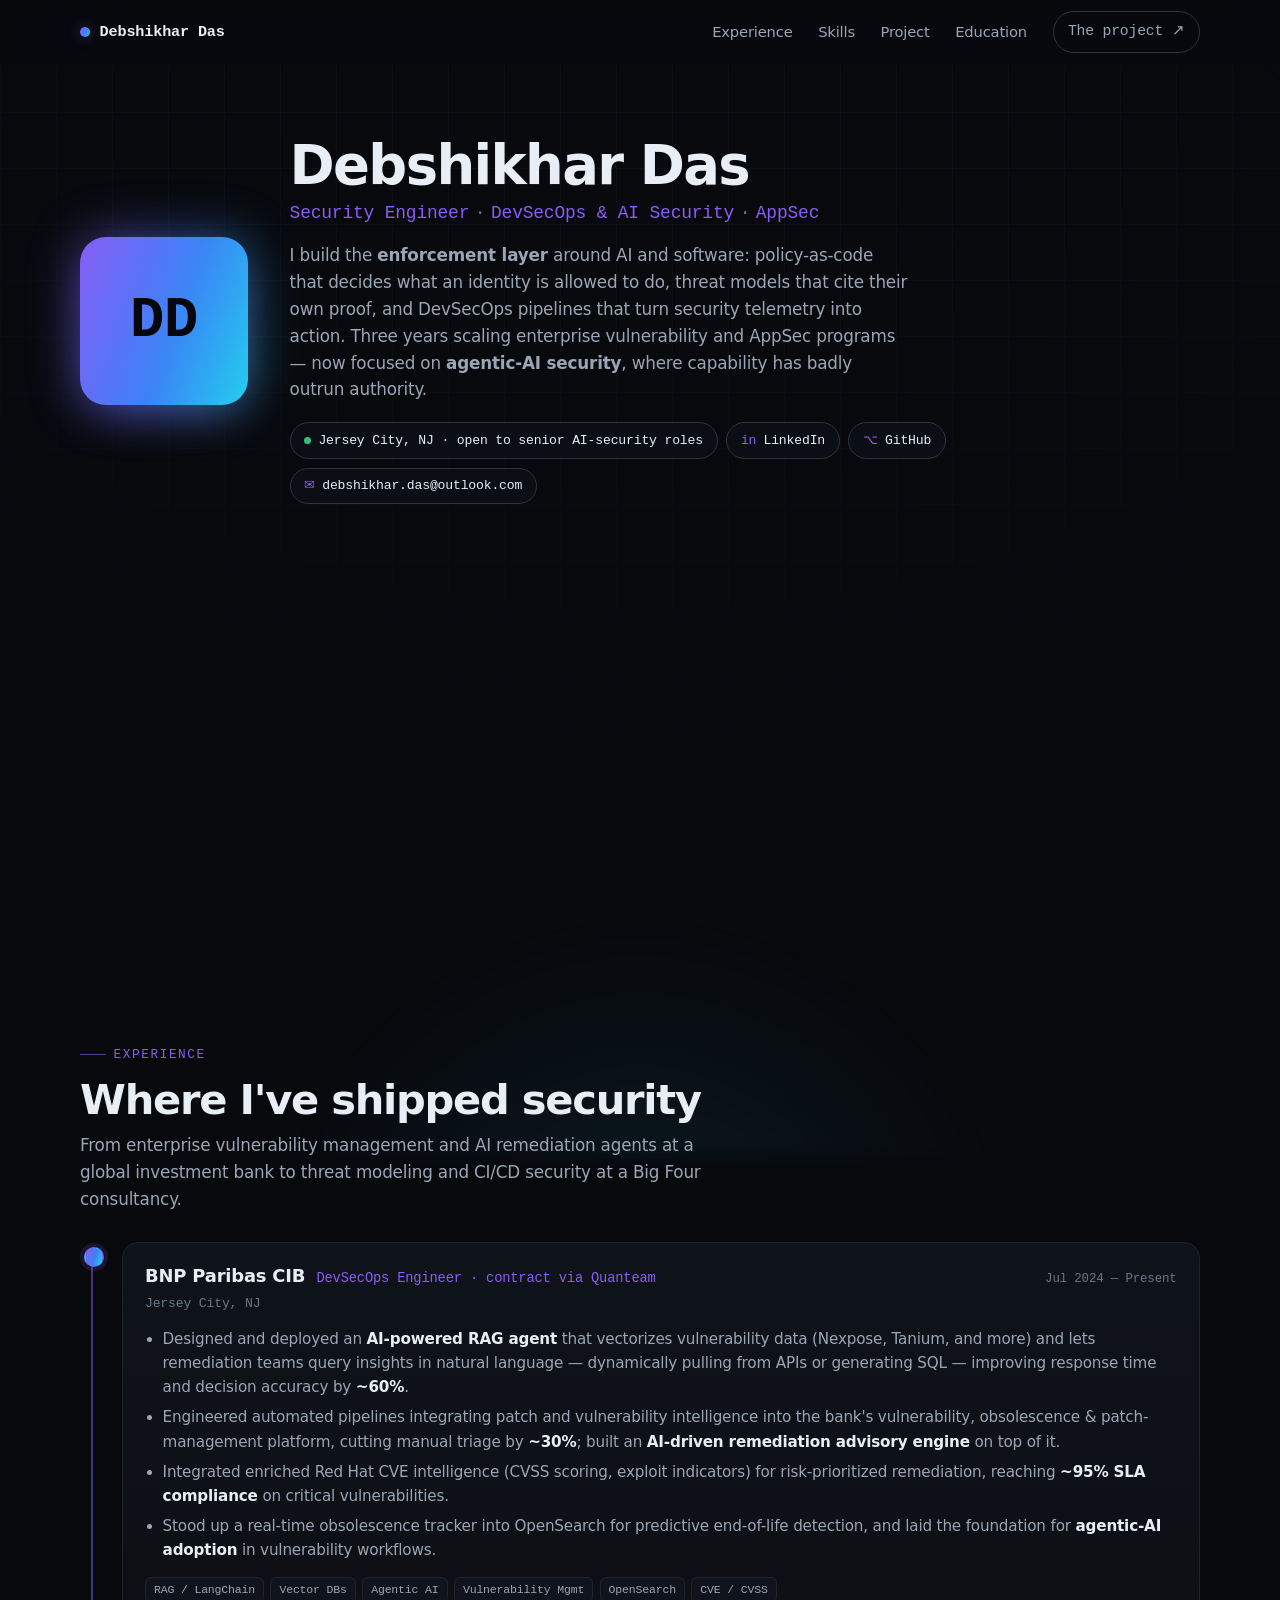
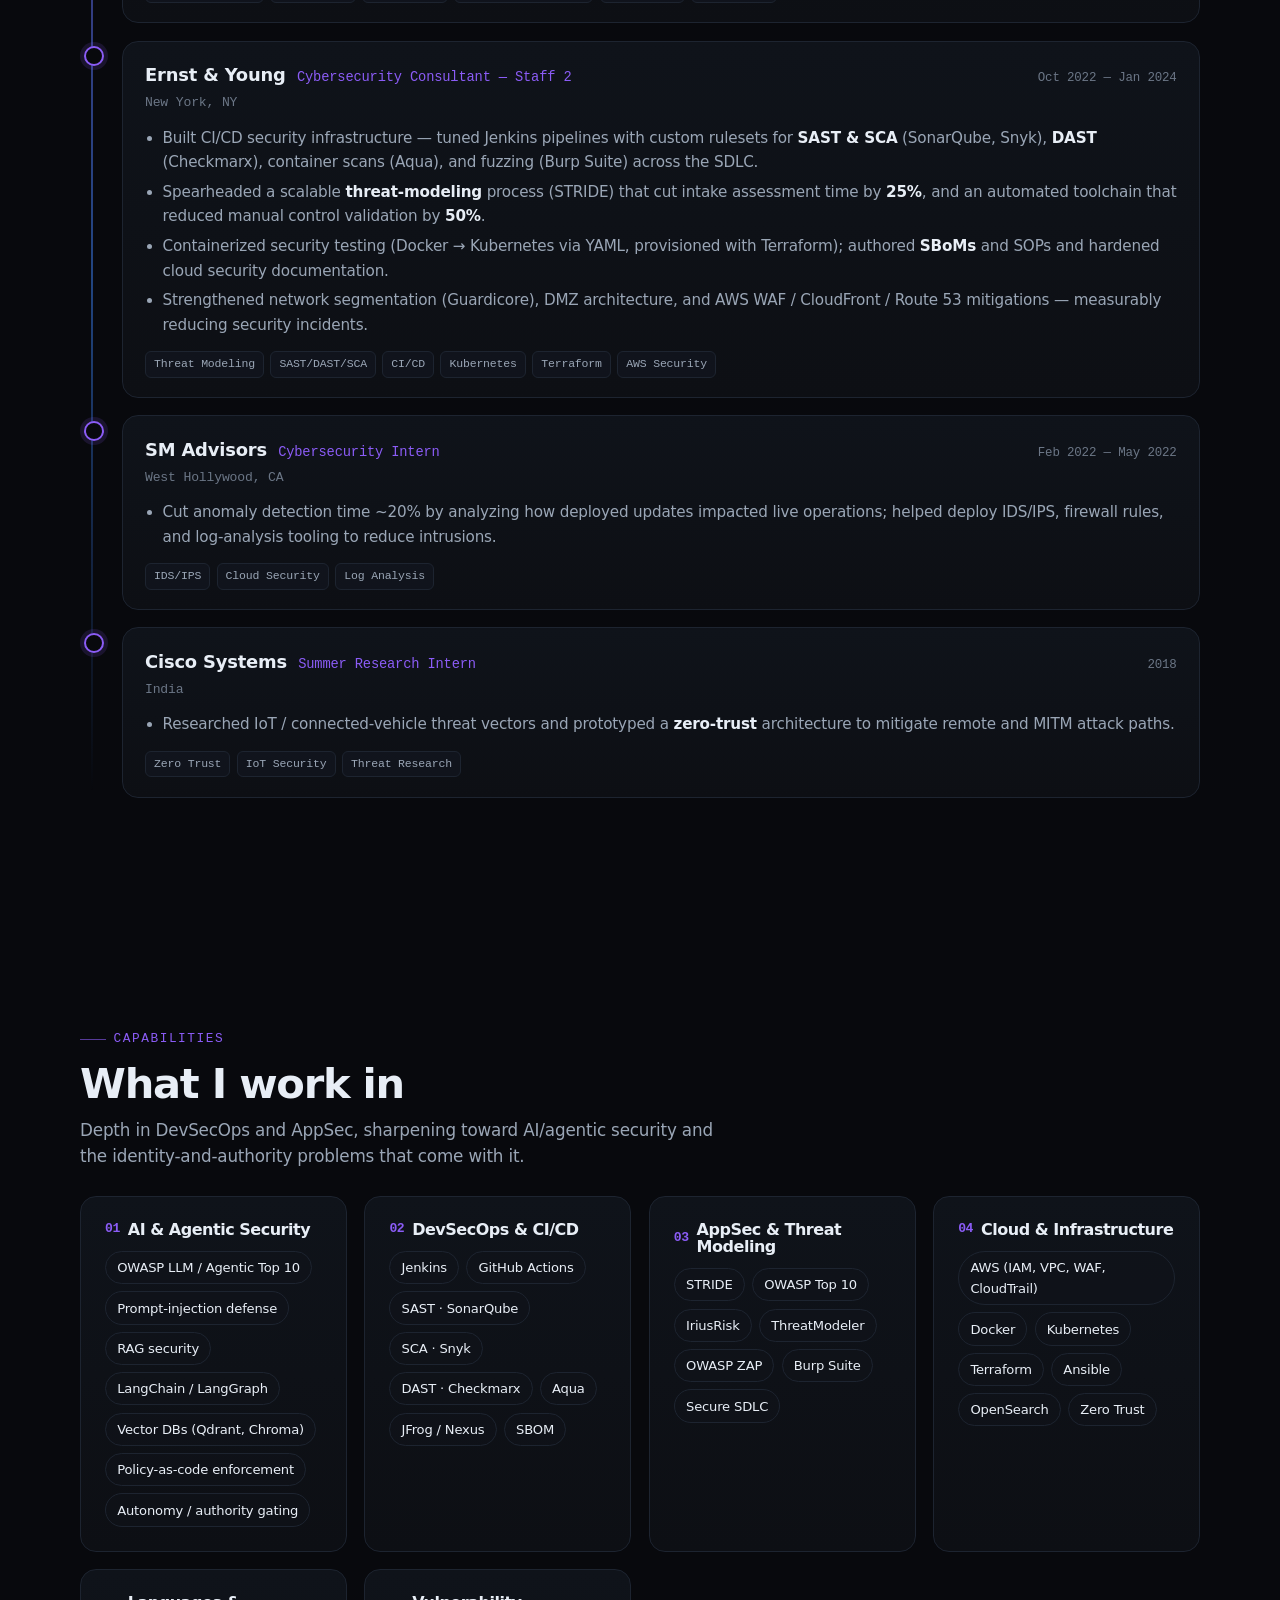
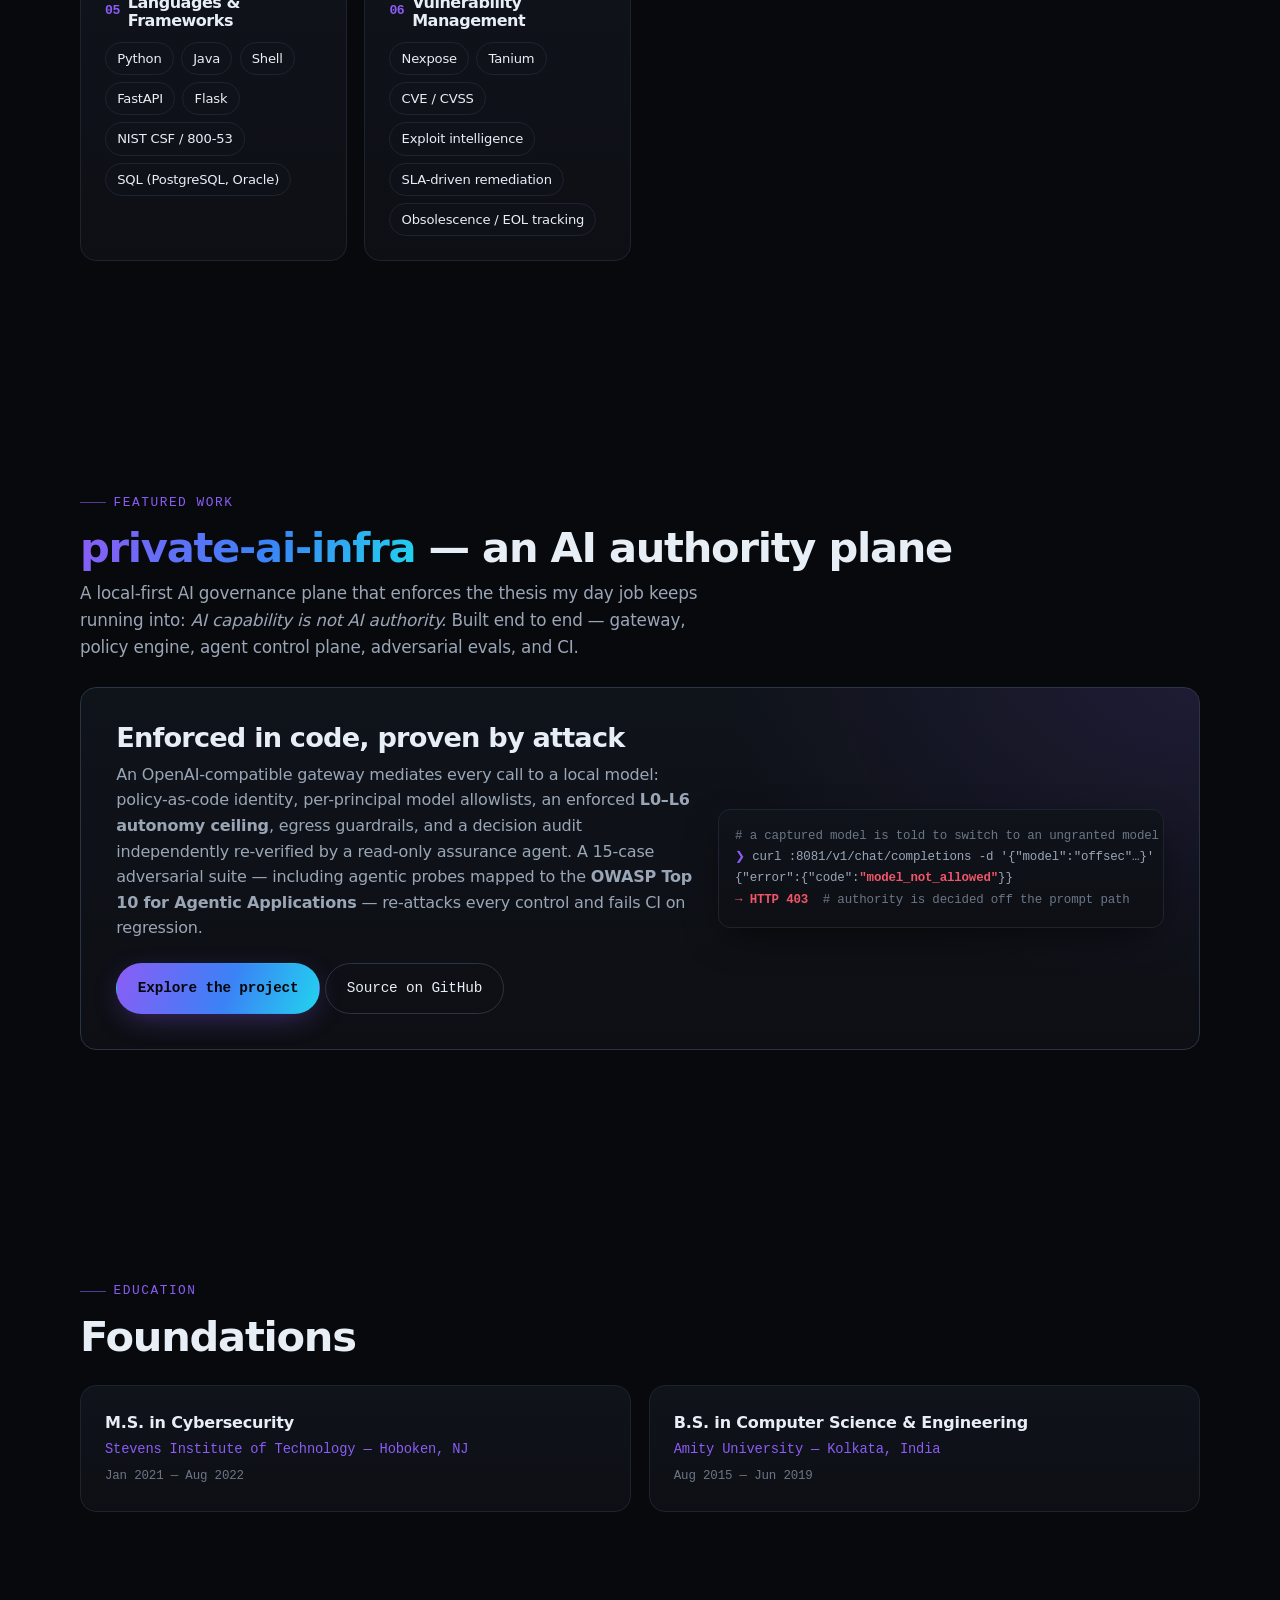
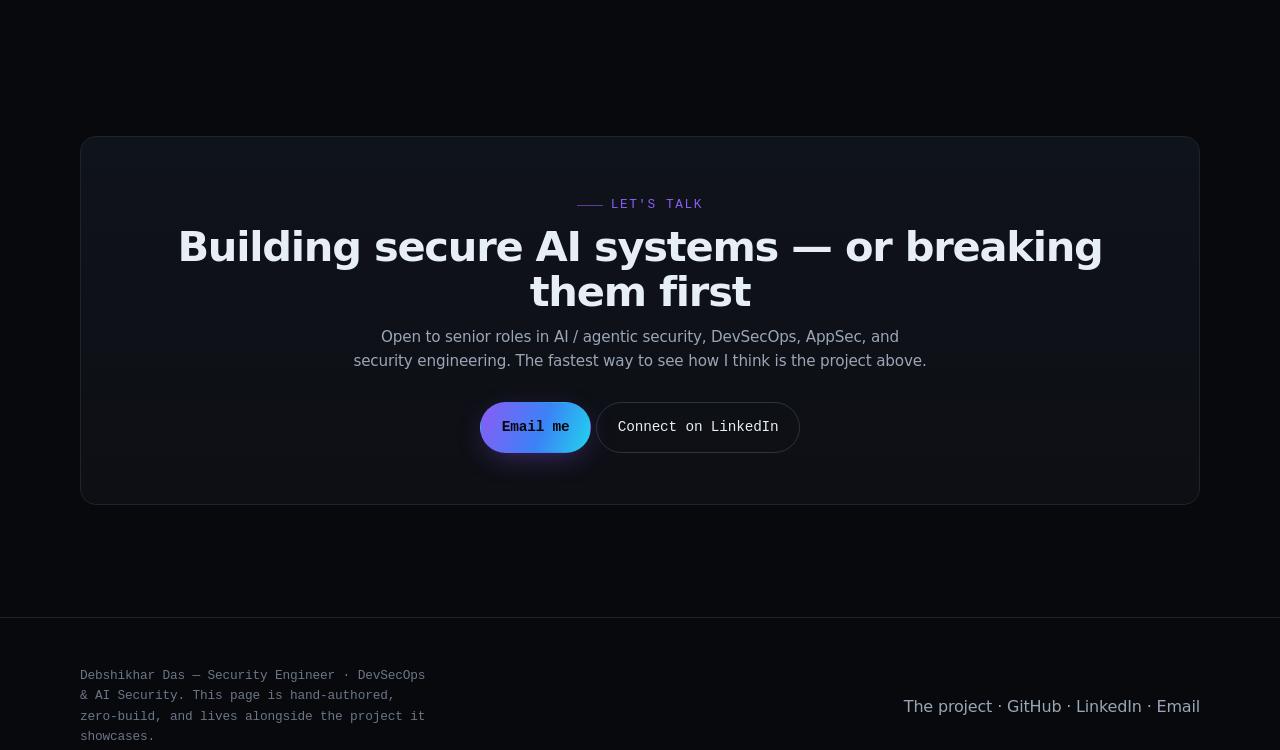
==== site/author.html @ 16f11e3f "Make the author-page avatar photo-capable with monogram fallback The avatar shows site/assets/profil" ====
<!doctype html>
<html lang="en">
<head>
  <meta charset="utf-8" />
  <meta name="viewport" content="width=device-width, initial-scale=1" />
  <title>Debshikhar Das — Security Engineer · DevSecOps & AI Security</title>
  <meta name="description" content="Debshikhar Das — Security Engineer specializing in DevSecOps automation, AI/agentic security, AppSec, and threat modeling. MS Cybersecurity (Stevens). Currently securing AI-driven vulnerability workflows at BNP Paribas CIB." />
  <meta name="theme-color" content="#08090d" />
  <meta property="og:title" content="Debshikhar Das — Security Engineer · DevSecOps & AI Security" />
  <meta property="og:description" content="DevSecOps & AI-security engineer: policy-as-code enforcement, agentic-AI threat modeling, AppSec, and cloud security. Author of private-ai-infra." />
  <meta property="og:type" content="profile" />
  <meta name="twitter:card" content="summary_large_image" />
  <link rel="icon" href="data:image/svg+xml,%3Csvg xmlns='http://www.w3.org/2000/svg' viewBox='0 0 32 32'%3E%3Cdefs%3E%3ClinearGradient id='g' x1='0' y1='0' x2='1' y2='1'%3E%3Cstop offset='0' stop-color='%238b5cf6'/%3E%3Cstop offset='.55' stop-color='%233b82f6'/%3E%3Cstop offset='1' stop-color='%2322d3ee'/%3E%3C/linearGradient%3E%3C/defs%3E%3Crect width='32' height='32' rx='8' fill='%230d0f14'/%3E%3Ccircle cx='16' cy='16' r='7' fill='url(%23g)'/%3E%3C/svg%3E" />
  <link rel="stylesheet" href="styles.css" />
  <link rel="stylesheet" href="author.css" />
</head>
<body>
  <a class="sr-only" href="#main">Skip to content</a>

  <header class="nav">
    <div class="wrap">
      <a class="brand" href="#top"><span class="dot" aria-hidden="true"></span> Debshikhar Das</a>
      <nav class="nav-links" aria-label="Primary">
        <a href="#experience">Experience</a>
        <a href="#skills">Skills</a>
        <a href="#project">Project</a>
        <a href="#education">Education</a>
        <a class="nav-cta" href="index.html">The project ↗</a>
      </nav>
    </div>
  </header>

  <main id="main">
    <span id="top"></span>

    <!-- ===================== IDENTITY HERO ===================== -->
    <section class="wrap profile" aria-labelledby="who">
      <div class="avatar">
        <img class="avatar-photo" src="assets/profile.jpg" alt="Debshikhar Das"
             onerror="this.style.display='none'" />
        <span class="monogram" aria-hidden="true">DD</span>
      </div>
      <div>
        <h1 id="who">Debshikhar Das</h1>
        <div class="role">Security Engineer<span class="sep">·</span>DevSecOps &amp; AI Security<span class="sep">·</span>AppSec</div>
        <p class="tagline">
          I build the <strong>enforcement layer</strong> around AI and software: policy-as-code that
          decides what an identity is allowed to do, threat models that cite their own proof, and
          DevSecOps pipelines that turn security telemetry into action. Three years scaling
          enterprise vulnerability and AppSec programs — now focused on <strong>agentic-AI
          security</strong>, where capability has badly outrun authority.
        </p>
        <div class="id-meta">
          <span class="chip status"><span class="ic" aria-hidden="true"></span> Jersey City, NJ · open to senior AI-security roles</span>
          <a class="chip" href="https://www.linkedin.com/in/debshikhar"><span class="ic" aria-hidden="true">in</span> LinkedIn</a>
          <a class="chip" href="https://github.com/debsqui88"><span class="ic" aria-hidden="true">⌥</span> GitHub</a>
          <a class="chip" href="mailto:debshikhar.das@outlook.com"><span class="ic" aria-hidden="true">✉</span> debshikhar.das@outlook.com</a>
        </div>
      </div>
    </section>

    <!-- ===================== IMPACT METRICS ===================== -->
    <section class="wrap" aria-label="Impact" style="padding-top:1rem">
      <div class="stats metrics reveal">
        <div class="stat metric"><div class="num g" data-count="60" data-suffix="%">0</div><div class="lbl">faster vuln remediation<br>(AI RAG agent, BNP Paribas)</div></div>
        <div class="stat metric"><div class="num g" data-count="95" data-suffix="%">0</div><div class="lbl">SLA compliance on<br>critical vulnerabilities</div></div>
        <div class="stat metric"><div class="num g" data-count="50" data-suffix="%">0</div><div class="lbl">less manual control<br>validation (DevSecOps, EY)</div></div>
        <div class="stat metric"><div class="num g" data-count="3" data-suffix="+">0</div><div class="lbl">years in security<br>engineering &amp; consulting</div></div>
      </div>
    </section>

    <!-- ===================== EXPERIENCE ===================== -->
    <section id="experience" class="wrap" aria-labelledby="exp-h">
      <div class="reveal">
        <span class="eyebrow">Experience</span>
        <h2 class="section-title" id="exp-h">Where I've shipped security</h2>
        <p class="section-sub">From enterprise vulnerability management and AI remediation agents at a global
          investment bank to threat modeling and CI/CD security at a Big Four consultancy.</p>
      </div>

      <div class="timeline reveal" style="margin-top:1.8rem">
        <div class="tl-item current">
          <div class="tl-card">
            <div class="tl-head">
              <span class="org">BNP Paribas CIB</span>
              <span class="pos">DevSecOps Engineer · contract via Quanteam</span>
              <span class="tl-when">Jul 2024 — Present</span>
            </div>
            <div class="tl-loc">Jersey City, NJ</div>
            <ul>
              <li>Designed and deployed an <b>AI-powered RAG agent</b> that vectorizes vulnerability data
                (Nexpose, Tanium, and more) and lets remediation teams query insights in natural language —
                dynamically pulling from APIs or generating SQL — improving response time and decision
                accuracy by <b>~60%</b>.</li>
              <li>Engineered automated pipelines integrating patch and vulnerability intelligence into the
                bank's vulnerability, obsolescence &amp; patch-management platform, cutting manual triage by
                <b>~30%</b>; built an <b>AI-driven remediation advisory engine</b> on top of it.</li>
              <li>Integrated enriched Red Hat CVE intelligence (CVSS scoring, exploit indicators) for
                risk-prioritized remediation, reaching <b>~95% SLA compliance</b> on critical vulnerabilities.</li>
              <li>Stood up a real-time obsolescence tracker into OpenSearch for predictive end-of-life
                detection, and laid the foundation for <b>agentic-AI adoption</b> in vulnerability workflows.</li>
            </ul>
            <div class="tl-tags">
              <span class="tag">RAG / LangChain</span><span class="tag">Vector DBs</span><span class="tag">Agentic AI</span>
              <span class="tag">Vulnerability Mgmt</span><span class="tag">OpenSearch</span><span class="tag">CVE / CVSS</span>
            </div>
          </div>
        </div>

        <div class="tl-item">
          <div class="tl-card">
            <div class="tl-head">
              <span class="org">Ernst &amp; Young</span>
              <span class="pos">Cybersecurity Consultant — Staff 2</span>
              <span class="tl-when">Oct 2022 — Jan 2024</span>
            </div>
            <div class="tl-loc">New York, NY</div>
            <ul>
              <li>Built CI/CD security infrastructure — tuned Jenkins pipelines with custom rulesets for
                <b>SAST &amp; SCA</b> (SonarQube, Snyk), <b>DAST</b> (Checkmarx), container scans (Aqua), and
                fuzzing (Burp Suite) across the SDLC.</li>
              <li>Spearheaded a scalable <b>threat-modeling</b> process (STRIDE) that cut intake assessment
                time by <b>25%</b>, and an automated toolchain that reduced manual control validation by
                <b>50%</b>.</li>
              <li>Containerized security testing (Docker → Kubernetes via YAML, provisioned with Terraform);
                authored <b>SBoMs</b> and SOPs and hardened cloud security documentation.</li>
              <li>Strengthened network segmentation (Guardicore), DMZ architecture, and AWS WAF / CloudFront /
                Route 53 mitigations — measurably reducing security incidents.</li>
            </ul>
            <div class="tl-tags">
              <span class="tag">Threat Modeling</span><span class="tag">SAST/DAST/SCA</span><span class="tag">CI/CD</span>
              <span class="tag">Kubernetes</span><span class="tag">Terraform</span><span class="tag">AWS Security</span>
            </div>
          </div>
        </div>

        <div class="tl-item">
          <div class="tl-card">
            <div class="tl-head">
              <span class="org">SM Advisors</span>
              <span class="pos">Cybersecurity Intern</span>
              <span class="tl-when">Feb 2022 — May 2022</span>
            </div>
            <div class="tl-loc">West Hollywood, CA</div>
            <ul>
              <li>Cut anomaly detection time ~20% by analyzing how deployed updates impacted live operations;
                helped deploy IDS/IPS, firewall rules, and log-analysis tooling to reduce intrusions.</li>
            </ul>
            <div class="tl-tags"><span class="tag">IDS/IPS</span><span class="tag">Cloud Security</span><span class="tag">Log Analysis</span></div>
          </div>
        </div>

        <div class="tl-item">
          <div class="tl-card">
            <div class="tl-head">
              <span class="org">Cisco Systems</span>
              <span class="pos">Summer Research Intern</span>
              <span class="tl-when">2018</span>
            </div>
            <div class="tl-loc">India</div>
            <ul>
              <li>Researched IoT / connected-vehicle threat vectors and prototyped a <b>zero-trust</b>
                architecture to mitigate remote and MITM attack paths.</li>
            </ul>
            <div class="tl-tags"><span class="tag">Zero Trust</span><span class="tag">IoT Security</span><span class="tag">Threat Research</span></div>
          </div>
        </div>
      </div>
    </section>

    <!-- ===================== SKILLS ===================== -->
    <section id="skills" class="wrap" aria-labelledby="sk-h">
      <div class="reveal">
        <span class="eyebrow">Capabilities</span>
        <h2 class="section-title" id="sk-h">What I work in</h2>
        <p class="section-sub">Depth in DevSecOps and AppSec, sharpening toward AI/agentic security and the
          identity-and-authority problems that come with it.</p>
      </div>
      <div class="skill-grid reveal">
        <div class="skill-cluster card">
          <h3><span class="k">01</span> AI &amp; Agentic Security</h3>
          <div class="pills"><span>OWASP LLM / Agentic Top 10</span><span>Prompt-injection defense</span><span>RAG security</span><span>LangChain / LangGraph</span><span>Vector DBs (Qdrant, Chroma)</span><span>Policy-as-code enforcement</span><span>Autonomy / authority gating</span></div>
        </div>
        <div class="skill-cluster card">
          <h3><span class="k">02</span> DevSecOps &amp; CI/CD</h3>
          <div class="pills"><span>Jenkins</span><span>GitHub Actions</span><span>SAST · SonarQube</span><span>SCA · Snyk</span><span>DAST · Checkmarx</span><span>Aqua</span><span>JFrog / Nexus</span><span>SBOM</span></div>
        </div>
        <div class="skill-cluster card">
          <h3><span class="k">03</span> AppSec &amp; Threat Modeling</h3>
          <div class="pills"><span>STRIDE</span><span>OWASP Top 10</span><span>IriusRisk</span><span>ThreatModeler</span><span>OWASP ZAP</span><span>Burp Suite</span><span>Secure SDLC</span></div>
        </div>
        <div class="skill-cluster card">
          <h3><span class="k">04</span> Cloud &amp; Infrastructure</h3>
          <div class="pills"><span>AWS (IAM, VPC, WAF, CloudTrail)</span><span>Docker</span><span>Kubernetes</span><span>Terraform</span><span>Ansible</span><span>OpenSearch</span><span>Zero Trust</span></div>
        </div>
        <div class="skill-cluster card">
          <h3><span class="k">05</span> Languages &amp; Frameworks</h3>
          <div class="pills"><span>Python</span><span>Java</span><span>Shell</span><span>FastAPI</span><span>Flask</span><span>NIST CSF / 800-53</span><span>SQL (PostgreSQL, Oracle)</span></div>
        </div>
        <div class="skill-cluster card">
          <h3><span class="k">06</span> Vulnerability Management</h3>
          <div class="pills"><span>Nexpose</span><span>Tanium</span><span>CVE / CVSS</span><span>Exploit intelligence</span><span>SLA-driven remediation</span><span>Obsolescence / EOL tracking</span></div>
        </div>
      </div>
    </section>

    <!-- ===================== FEATURED PROJECT ===================== -->
    <section id="project" class="wrap" aria-labelledby="pr-h">
      <div class="reveal">
        <span class="eyebrow">Featured work</span>
        <h2 class="section-title" id="pr-h"><span class="gradient-text">private-ai-infra</span> — an AI authority plane</h2>
        <p class="section-sub">A local-first AI governance plane that enforces the thesis my day job keeps running
          into: <em>AI capability is not AI authority.</em> Built end to end — gateway, policy engine, agent
          control plane, adversarial evals, and CI.</p>
      </div>
      <div class="feature reveal">
        <div>
          <h3>Enforced in code, proven by attack</h3>
          <p>An OpenAI-compatible gateway mediates every call to a local model: policy-as-code identity,
            per-principal model allowlists, an enforced <strong>L0–L6 autonomy ceiling</strong>, egress
            guardrails, and a decision audit independently re-verified by a read-only assurance agent. A
            15-case adversarial suite — including agentic probes mapped to the <strong>OWASP Top 10 for
            Agentic Applications</strong> — re-attacks every control and fails CI on regression.</p>
          <div class="cta-row" style="margin-top:1.4rem">
            <a class="btn btn-primary" href="index.html">Explore the project</a>
            <a class="btn btn-ghost" href="https://github.com/debsqui88/private-ai-infra">Source on GitHub</a>
          </div>
        </div>
        <div class="mini-term" role="img" aria-label="A principal capped at autonomy L1 is denied HTTP 403 when injected content tries to switch it to an ungranted model.">
<pre><span class="c-cmt"># a captured model is told to switch to an ungranted model</span>
<span class="c-prompt">❯</span> curl :8081/v1/chat/completions -d '{"model":"offsec"…}'
{"error":{"code":<span class="c-deny">"model_not_allowed"</span>}}
<span class="c-deny">→ HTTP 403</span>  <span class="c-cmt"># authority is decided off the prompt path</span></pre>
        </div>
      </div>
    </section>

    <!-- ===================== EDUCATION ===================== -->
    <section id="education" class="wrap" aria-labelledby="ed-h">
      <div class="reveal">
        <span class="eyebrow">Education</span>
        <h2 class="section-title" id="ed-h">Foundations</h2>
      </div>
      <div class="edu reveal">
        <div class="card">
          <div class="deg">M.S. in Cybersecurity</div>
          <div class="school">Stevens Institute of Technology — Hoboken, NJ</div>
          <div class="yr">Jan 2021 — Aug 2022</div>
        </div>
        <div class="card">
          <div class="deg">B.S. in Computer Science &amp; Engineering</div>
          <div class="school">Amity University — Kolkata, India</div>
          <div class="yr">Aug 2015 — Jun 2019</div>
        </div>
      </div>
    </section>

    <!-- ===================== CONTACT CTA ===================== -->
    <section class="wrap" aria-labelledby="ct-h">
      <div class="card reveal" style="text-align:center;padding:clamp(2rem,5vw,3.2rem)">
        <span class="eyebrow" style="justify-content:center">Let's talk</span>
        <h2 class="section-title" id="ct-h" style="margin-top:.6rem">Building secure AI systems — or breaking them first</h2>
        <p class="section-sub" style="margin-inline:auto">Open to senior roles in AI / agentic security, DevSecOps, AppSec,
          and security engineering. The fastest way to see how I think is the project above.</p>
        <div class="cta-row" style="justify-content:center;margin-top:1.8rem">
          <a class="btn btn-primary" href="mailto:debshikhar.das@outlook.com">Email me</a>
          <a class="btn btn-ghost" href="https://www.linkedin.com/in/debshikhar">Connect on LinkedIn</a>
        </div>
      </div>
    </section>
  </main>

  <footer class="footer">
    <div class="wrap">
      <div class="built">
        Debshikhar Das — Security Engineer · DevSecOps &amp; AI Security. This page is hand-authored,
        zero-build, and lives alongside the project it showcases.
      </div>
      <nav aria-label="Footer">
        <a href="index.html">The project</a> ·
        <a href="https://github.com/debsqui88">GitHub</a> ·
        <a href="https://www.linkedin.com/in/debshikhar">LinkedIn</a> ·
        <a href="mailto:debshikhar.das@outlook.com">Email</a>
      </nav>
    </div>
  </footer>

  <script type="module" src="app.js"></script>
</body>
</html>
---- site/styles.css ----
/* ============================================================================
   private-ai-infra — showcase site
   Hand-authored, zero-build. Modern CSS: fluid type, scroll-driven animation,
   :has(), color-mix(), container queries, glass backdrop. Degrades gracefully
   and respects prefers-reduced-motion / prefers-color-scheme.
   ========================================================================== */

:root {
  color-scheme: dark;
  --bg:        #08090d;
  --bg-soft:   #0d0f14;
  --surface:   #0f131a;
  --surface-2: #141925;
  --border:    #1d2430;
  --border-lit:#2b3442;
  --text:      #e8eef6;
  --muted:     #9aa6b6;
  --dim:       #6b7686;

  --violet: #8b5cf6;
  --blue:   #3b82f6;
  --cyan:   #22d3ee;
  --green:  #2ec27e;
  --red:    #f0556a;
  --amber:  #f5a623;

  --accent: var(--violet);
  --grad: linear-gradient(110deg, var(--violet), var(--blue) 55%, var(--cyan));

  --mono: ui-monospace, "SF Mono", "JetBrains Mono", "Cascadia Code", Menlo, monospace;
  --sans: ui-sans-serif, system-ui, -apple-system, "Segoe UI", Inter, Roboto, sans-serif;

  --maxw: 1120px;
  --radius: 16px;
  --radius-sm: 10px;
  --shadow: 0 12px 40px -12px rgba(0,0,0,.7);
  --ring: color-mix(in srgb, var(--accent) 45%, transparent);
}

@media (prefers-color-scheme: light) {
  /* The piece is intentionally dark — keep it consistent even in light mode. */
  :root { color-scheme: dark; }
}

* { box-sizing: border-box; margin: 0; padding: 0; }
html { scroll-behavior: smooth; -webkit-text-size-adjust: 100%; }
@media (prefers-reduced-motion: reduce) { html { scroll-behavior: auto; } }

body {
  font-family: var(--sans);
  background: var(--bg);
  color: var(--text);
  line-height: 1.6;
  font-size: 16px;
  letter-spacing: -0.011em;
  overflow-x: hidden;
  -webkit-font-smoothing: antialiased;
}

/* Ambient background glow that follows the page */
body::before {
  content: "";
  position: fixed;
  inset: -20vmax;
  z-index: -2;
  background:
    radial-gradient(40vmax 40vmax at 15% -5%, color-mix(in srgb, var(--violet) 22%, transparent), transparent 60%),
    radial-gradient(45vmax 45vmax at 100% 8%, color-mix(in srgb, var(--blue) 16%, transparent), transparent 60%),
    radial-gradient(50vmax 50vmax at 50% 110%, color-mix(in srgb, var(--cyan) 10%, transparent), transparent 60%);
  filter: blur(8px);
}
/* Faint engineering grid */
body::after {
  content: "";
  position: fixed;
  inset: 0;
  z-index: -1;
  background-image:
    linear-gradient(var(--border) 1px, transparent 1px),
    linear-gradient(90deg, var(--border) 1px, transparent 1px);
  background-size: 56px 56px;
  mask-image: radial-gradient(120vmax 90vmax at 50% -10%, #000 30%, transparent 75%);
  opacity: .25;
}

a { color: inherit; text-decoration: none; }
img { max-width: 100%; display: block; }
.sr-only {
  position: absolute; width: 1px; height: 1px; padding: 0; margin: -1px;
  overflow: hidden; clip: rect(0,0,0,0); white-space: nowrap; border: 0;
}
:focus-visible { outline: 2px solid var(--accent); outline-offset: 3px; border-radius: 6px; }

.wrap { width: min(100% - 2.5rem, var(--maxw)); margin-inline: auto; }
section { padding: clamp(3.5rem, 9vw, 7rem) 0; position: relative; }

/* ---------- type ---------- */
h1, h2, h3 { line-height: 1.08; letter-spacing: -0.03em; font-weight: 700; }
.eyebrow {
  font-family: var(--mono); font-size: .8rem; letter-spacing: .12em;
  text-transform: uppercase; color: var(--accent);
  display: inline-flex; align-items: center; gap: .5rem;
}
.eyebrow::before { content: ""; width: 1.6rem; height: 1px; background: var(--accent); opacity: .6; }
.section-title { font-size: clamp(1.7rem, 4vw, 2.6rem); margin: .8rem 0 .6rem; }
.section-sub { color: var(--muted); max-width: 60ch; font-size: 1.05rem; }
.gradient-text {
  background: var(--grad); -webkit-background-clip: text; background-clip: text;
  color: transparent;
}

/* ---------- nav ---------- */
.nav {
  position: sticky; top: 0; z-index: 50;
  backdrop-filter: blur(14px) saturate(140%);
  background: color-mix(in srgb, var(--bg) 72%, transparent);
  border-bottom: 1px solid transparent;
  transition: border-color .3s, background .3s;
}
.nav.scrolled { border-bottom-color: var(--border); }
.nav .wrap { display: flex; align-items: center; justify-content: space-between; height: 64px; }
.brand { display: flex; align-items: center; gap: .6rem; font-family: var(--mono); font-weight: 600; font-size: .95rem; }
.brand .dot { width: 10px; height: 10px; border-radius: 50%; background: var(--grad); box-shadow: 0 0 14px var(--ring); }
.nav-links { display: flex; gap: 1.6rem; align-items: center; }
.nav-links a { color: var(--muted); font-size: .92rem; transition: color .2s; }
.nav-links a:hover { color: var(--text); }
.nav-cta {
  font-family: var(--mono); font-size: .85rem; padding: .5rem .9rem; border-radius: 999px;
  border: 1px solid var(--border-lit); color: var(--text);
  transition: border-color .2s, background .2s, transform .2s;
}
.nav-cta:hover { border-color: var(--accent); background: color-mix(in srgb, var(--accent) 12%, transparent); transform: translateY(-1px); }
@media (max-width: 720px) { .nav-links a:not(.nav-cta) { display: none; } }

/* ---------- buttons ---------- */
.btn {
  display: inline-flex; align-items: center; gap: .55rem;
  font-family: var(--mono); font-size: .9rem; font-weight: 500;
  padding: .8rem 1.3rem; border-radius: 999px; cursor: pointer;
  transition: transform .2s ease, box-shadow .3s ease, border-color .2s, background .2s;
  border: 1px solid transparent; will-change: transform;
}
.btn-primary { background: var(--grad); color: #06070a; font-weight: 600; box-shadow: 0 8px 30px -8px var(--ring); }
.btn-primary:hover { transform: translateY(-2px); box-shadow: 0 14px 40px -10px var(--ring); }
.btn-ghost { border-color: var(--border-lit); color: var(--text); }
.btn-ghost:hover { border-color: var(--accent); background: color-mix(in srgb, var(--accent) 10%, transparent); transform: translateY(-2px); }

/* ---------- hero ---------- */
.hero { padding-top: clamp(3rem, 8vw, 5.5rem); padding-bottom: clamp(2.5rem, 6vw, 4rem); text-align: center; }
.hero .pill {
  display: inline-flex; align-items: center; gap: .5rem; font-family: var(--mono); font-size: .8rem;
  color: var(--muted); border: 1px solid var(--border); border-radius: 999px; padding: .35rem .85rem;
  background: color-mix(in srgb, var(--surface) 60%, transparent);
}
.hero .pill .live { width: 7px; height: 7px; border-radius: 50%; background: var(--green); box-shadow: 0 0 0 0 color-mix(in srgb, var(--green) 60%, transparent); animation: pulse 2.4s infinite; }
@keyframes pulse { 0%{box-shadow:0 0 0 0 color-mix(in srgb,var(--green) 55%,transparent);} 70%{box-shadow:0 0 0 7px transparent;} 100%{box-shadow:0 0 0 0 transparent;} }
.hero h1 { font-size: clamp(2.4rem, 7vw, 5rem); margin: 1.4rem auto .4rem; max-width: 16ch; }
.hero h1 .nope { position: relative; white-space: nowrap; }
.hero h1 .nope::after {
  content: ""; position: absolute; left: -2%; right: -2%; top: 54%; height: .09em;
  background: var(--red); border-radius: 2px; transform: scaleX(0); transform-origin: left;
  animation: strike 1s .7s cubic-bezier(.6,0,.2,1) forwards;
}
@keyframes strike { to { transform: scaleX(1); } }
.hero p.lead { color: var(--muted); font-size: clamp(1.05rem, 2vw, 1.3rem); max-width: 64ch; margin: 1.2rem auto 0; }
.hero .cta-row { display: flex; gap: .9rem; justify-content: center; flex-wrap: wrap; margin-top: 2rem; }

/* terminal chip under hero */
.term {
  margin: 2.6rem auto 0; max-width: 760px; text-align: left;
  border: 1px solid var(--border); border-radius: var(--radius); overflow: hidden;
  background: linear-gradient(180deg, var(--surface), var(--bg-soft));
  box-shadow: var(--shadow);
}
.term-bar { display: flex; align-items: center; gap: .5rem; padding: .7rem 1rem; border-bottom: 1px solid var(--border); background: color-mix(in srgb, var(--surface-2) 60%, transparent); }
.term-bar i { width: 11px; height: 11px; border-radius: 50%; background: var(--border-lit); display: inline-block; }
.term-bar i:nth-child(1){ background:#ff5f57;} .term-bar i:nth-child(2){ background:#febc2e;} .term-bar i:nth-child(3){ background:#28c840;}
.term-bar span { font-family: var(--mono); font-size: .78rem; color: var(--dim); margin-left: .5rem; }
.term pre { padding: 1.1rem 1.2rem; font-family: var(--mono); font-size: .86rem; line-height: 1.7; overflow-x: auto; color: var(--muted); }
.term .c-prompt { color: var(--accent); } .term .c-cmt { color: var(--dim); }
.term .c-deny { color: var(--red); font-weight: 600; } .term .c-key { color: var(--cyan); }
.term .c-ok { color: var(--green); font-weight: 600; }

/* ---------- stats ---------- */
.stats { display: grid; grid-template-columns: repeat(auto-fit, minmax(150px, 1fr)); gap: 1px; background: var(--border); border: 1px solid var(--border); border-radius: var(--radius); overflow: hidden; }
.stat { background: var(--surface); padding: 1.6rem 1.2rem; text-align: center; transition: background .3s; }
.stat:hover { background: var(--surface-2); }
.stat .num { font-family: var(--mono); font-size: clamp(1.8rem, 4vw, 2.6rem); font-weight: 700; }
.stat .num.g { background: var(--grad); -webkit-background-clip: text; background-clip: text; color: transparent; }
.stat .lbl { color: var(--muted); font-size: .85rem; margin-top: .35rem; }

/* ---------- generic cards / grid ---------- */
.grid { display: grid; gap: 1.1rem; }
.cols-2 { grid-template-columns: repeat(2, 1fr); }
.cols-3 { grid-template-columns: repeat(3, 1fr); }
@media (max-width: 860px) { .cols-2, .cols-3 { grid-template-columns: 1fr; } }

.card {
  background: linear-gradient(180deg, var(--surface), var(--bg-soft));
  border: 1px solid var(--border); border-radius: var(--radius); padding: 1.5rem;
  position: relative; transition: border-color .3s, transform .3s, box-shadow .3s;
}
.card:hover { border-color: var(--border-lit); transform: translateY(-3px); box-shadow: var(--shadow); }
.card h3 { font-size: 1.15rem; margin-bottom: .5rem; display: flex; align-items: center; gap: .6rem; }
.card p { color: var(--muted); font-size: .95rem; }
.badge { font-family: var(--mono); font-size: .72rem; padding: .2rem .55rem; border-radius: 6px; border: 1px solid var(--border-lit); color: var(--muted); }
.badge.l0 { color: var(--blue); border-color: color-mix(in srgb, var(--blue) 50%, transparent); }
.badge.l1 { color: var(--violet); border-color: color-mix(in srgb, var(--violet) 50%, transparent); }
.badge.l3 { color: var(--green); border-color: color-mix(in srgb, var(--green) 50%, transparent); }

/* ---------- proven table ---------- */
.proof { display: grid; gap: .7rem; }
.proof-row {
  display: grid; grid-template-columns: 1.2fr 1.6fr 1fr; gap: 1rem; align-items: center;
  padding: 1rem 1.2rem; border: 1px solid var(--border); border-radius: var(--radius-sm);
  background: var(--surface); transition: border-color .25s, background .25s, transform .25s;
}
.proof-row:hover { border-color: var(--border-lit); background: var(--surface-2); transform: translateX(4px); }
.proof-row:has(.deny:hover) { border-color: color-mix(in srgb, var(--red) 50%, transparent); }
.proof-row .ctrl { font-weight: 600; }
.proof-row .atk { color: var(--muted); font-size: .92rem; }
.proof-row .proven { font-family: var(--mono); font-size: .8rem; color: var(--green); display: flex; align-items: center; gap: .4rem; justify-content: flex-end; text-align: right; }
.proof-row .proven::before { content: "✓"; color: var(--green); }
.proof-head { color: var(--dim); font-family: var(--mono); font-size: .75rem; text-transform: uppercase; letter-spacing: .08em; padding: 0 1.2rem; display: grid; grid-template-columns: 1.2fr 1.6fr 1fr; gap: 1rem; }
@media (max-width: 760px) {
  .proof-row { grid-template-columns: 1fr; gap: .35rem; }
  .proof-row .proven { justify-content: flex-start; text-align: left; }
  .proof-head { display: none; }
}

/* ---------- diagram frame ---------- */
.diagram {
  border: 1px solid var(--border); border-radius: var(--radius); padding: 1.5rem;
  background: var(--bg-soft); overflow-x: auto; box-shadow: var(--shadow);
}
.diagram .mermaid { text-align: center; min-height: 60px; }
.caption { color: var(--dim); font-size: .85rem; text-align: center; margin-top: .9rem; font-family: var(--mono); }

/* ---------- enforcement gauntlet (custom, on-brand) ---------- */
.gauntlet {
  display: flex; align-items: stretch; gap: 1.1rem; overflow-x: auto;
  padding: .5rem .25rem 1.2rem; scroll-snap-type: x proximity; scrollbar-width: thin;
}
.gauntlet::-webkit-scrollbar { height: 8px; }
.gauntlet::-webkit-scrollbar-thumb { background: var(--border-lit); border-radius: 4px; }
.gate {
  flex: 0 0 auto; width: 148px; scroll-snap-align: start; position: relative;
  border: 1px solid var(--border); border-radius: 12px; background: var(--surface);
  padding: .9rem .85rem; display: flex; flex-direction: column; gap: .45rem;
  transition: transform .25s, border-color .25s, box-shadow .25s;
}
.gate:hover { transform: translateY(-3px); border-color: var(--border-lit); box-shadow: var(--shadow); }
.gate + .gate::before {
  content: "›"; position: absolute; left: -.85rem; top: 50%; transform: translateY(-50%);
  color: var(--dim); font-family: var(--mono); font-size: 1.1rem;
}
.gate .gname { font-size: .9rem; font-weight: 600; }
.gate .gsub { font-size: .72rem; color: var(--dim); font-family: var(--mono); line-height: 1.3; }
.gate .verdict {
  margin-top: auto; font-family: var(--mono); font-size: .71rem; padding: .22rem .5rem;
  border-radius: 6px; align-self: flex-start;
}
.gate .verdict.deny { color: var(--red); border: 1px solid color-mix(in srgb, var(--red) 45%, transparent); background: color-mix(in srgb, var(--red) 13%, transparent); }
.gate .verdict.ok { color: var(--green); border: 1px solid color-mix(in srgb, var(--green) 45%, transparent); background: color-mix(in srgb, var(--green) 13%, transparent); }
.gate.boundary { background: color-mix(in srgb, var(--blue) 10%, transparent); border-color: color-mix(in srgb, var(--blue) 40%, transparent); }
.gate.store { background: color-mix(in srgb, var(--amber) 9%, transparent); border-color: color-mix(in srgb, var(--amber) 40%, transparent); }
.audit-bar {
  margin-top: .4rem; padding: .7rem 1rem; border: 1px dashed var(--border-lit); border-radius: 10px;
  font-family: var(--mono); font-size: .82rem; color: var(--muted); text-align: center;
  background: color-mix(in srgb, var(--amber) 6%, transparent);
}
.audit-bar b { color: var(--amber); font-weight: 600; }

/* demo frame */
.demo-frame { border: 1px solid var(--border); border-radius: var(--radius); overflow: hidden; box-shadow: var(--shadow); background: var(--bg-soft); }
.demo-frame img { width: 100%; }

/* ---------- footer ---------- */
.footer { border-top: 1px solid var(--border); padding: 3rem 0; color: var(--muted); }
.footer .wrap { display: flex; justify-content: space-between; gap: 1.5rem; flex-wrap: wrap; align-items: center; }
.footer a { color: var(--muted); transition: color .2s; }
.footer a:hover { color: var(--text); }
.footer .built { font-family: var(--mono); font-size: .8rem; color: var(--dim); max-width: 46ch; }

/* ---------- scroll-reveal ---------- */
.reveal { opacity: 0; transform: translateY(24px); }
@supports (animation-timeline: view()) {
  @media (prefers-reduced-motion: no-preference) {
    .reveal {
      animation: reveal-in linear both;
      animation-timeline: view();
      animation-range: entry 0% cover 28%;
    }
  }
}
@keyframes reveal-in { to { opacity: 1; transform: none; } }
/* JS fallback for browsers without scroll-timeline */
.no-scroll-timeline .reveal { transition: opacity .7s ease, transform .7s ease; }
.no-scroll-timeline .reveal.in { opacity: 1; transform: none; }
@media (prefers-reduced-motion: reduce) {
  .reveal { opacity: 1 !important; transform: none !important; animation: none !important; }
  .hero h1 .nope::after { animation: none; transform: scaleX(1); }
  .hero .pill .live { animation: none; }
}
---- site/author.css ----
/* ============================================================================
   Author / portfolio page — layers on top of styles.css (same tokens, no build).
   Profile-only components: identity hero, experience timeline, skill clusters.
   ========================================================================== */

/* ---------- profile hero ---------- */
.profile {
  display: grid;
  grid-template-columns: auto 1fr;
  gap: clamp(1.4rem, 4vw, 2.6rem);
  align-items: center;
  padding-top: clamp(2.5rem, 7vw, 4.5rem);
}
@media (max-width: 680px) {
  .profile { grid-template-columns: 1fr; text-align: center; justify-items: center; }
}

.avatar {
  --s: clamp(112px, 18vw, 168px);
  width: var(--s); height: var(--s); border-radius: 26px;
  display: grid; place-items: center; position: relative;
  font-family: var(--mono); font-weight: 700; font-size: calc(var(--s) * .34);
  color: #06070a; background: var(--grad);
  box-shadow: 0 18px 50px -16px var(--ring);
  isolation: isolate;
}
.avatar::after {
  content: ""; position: absolute; inset: 0; border-radius: inherit; z-index: -1;
  background: var(--grad); filter: blur(26px); opacity: .55;
}
/* Photo overlays the monogram when present; if it 404s it is hidden (onerror) and the
   gradient monogram shows through as a graceful fallback. */
.avatar .avatar-photo {
  position: absolute; inset: 0; width: 100%; height: 100%; object-fit: cover;
  border-radius: inherit; z-index: 1;
}
.avatar .monogram { position: relative; z-index: 0; }

.profile h1 { font-size: clamp(2.1rem, 5.4vw, 3.4rem); margin: 0 0 .2rem; }
.profile .role {
  font-family: var(--mono); color: var(--accent); font-size: clamp(.95rem, 2vw, 1.12rem);
  letter-spacing: -.01em;
}
.profile .role .sep { color: var(--dim); margin: 0 .35rem; }
.profile .tagline { color: var(--muted); margin-top: .9rem; max-width: 58ch; font-size: 1.05rem; }

.id-meta {
  display: flex; flex-wrap: wrap; gap: .55rem; margin-top: 1.2rem;
}
@media (max-width: 680px) { .id-meta { justify-content: center; } }
.chip {
  display: inline-flex; align-items: center; gap: .45rem;
  font-family: var(--mono); font-size: .82rem; color: var(--text);
  border: 1px solid var(--border-lit); border-radius: 999px; padding: .42rem .85rem;
  background: color-mix(in srgb, var(--surface) 65%, transparent);
  transition: border-color .2s, background .2s, transform .2s;
}
a.chip:hover { border-color: var(--accent); background: color-mix(in srgb, var(--accent) 12%, transparent); transform: translateY(-1px); }
.chip .ic { color: var(--accent); }
.chip.status .ic { width: 7px; height: 7px; border-radius: 50%; background: var(--green); box-shadow: 0 0 0 0 color-mix(in srgb, var(--green) 60%, transparent); animation: pulse 2.4s infinite; }

/* ---------- impact metrics ---------- */
.metrics { margin-top: 1.2rem; }
.metric .num.g sub { font-size: .5em; font-weight: 600; -webkit-text-fill-color: currentColor; }
.metric .lbl { line-height: 1.35; }

/* ---------- experience timeline ---------- */
.timeline { position: relative; margin-top: 1.8rem; display: grid; gap: 1.1rem; }
.timeline::before {
  content: ""; position: absolute; left: 11px; top: 6px; bottom: 6px; width: 2px;
  background: linear-gradient(var(--violet), var(--blue) 55%, transparent);
  opacity: .5;
}
.tl-item {
  position: relative; padding-left: 2.6rem;
}
.tl-item::before {
  content: ""; position: absolute; left: 4px; top: .35rem; width: 16px; height: 16px;
  border-radius: 50%; background: var(--bg); border: 2px solid var(--accent);
  box-shadow: 0 0 0 4px color-mix(in srgb, var(--accent) 14%, transparent);
}
.tl-item.current::before { background: var(--grad); border-color: transparent; }
.tl-card {
  border: 1px solid var(--border); border-radius: var(--radius);
  background: linear-gradient(180deg, var(--surface), var(--bg-soft));
  padding: 1.2rem 1.4rem; transition: border-color .3s, transform .3s, box-shadow .3s;
}
.tl-card:hover { border-color: var(--border-lit); transform: translateX(4px); box-shadow: var(--shadow); }
.tl-head { display: flex; flex-wrap: wrap; align-items: baseline; gap: .2rem .7rem; }
.tl-head .org { font-size: 1.12rem; font-weight: 700; }
.tl-head .pos { color: var(--accent); font-family: var(--mono); font-size: .86rem; }
.tl-when {
  margin-left: auto; font-family: var(--mono); font-size: .78rem; color: var(--dim);
  white-space: nowrap;
}
.tl-loc { color: var(--dim); font-size: .82rem; font-family: var(--mono); margin-top: .15rem; }
.tl-card ul { margin: .8rem 0 0; padding-left: 1.1rem; }
.tl-card li { color: var(--muted); font-size: .95rem; margin: .35rem 0; }
.tl-card li b, .tl-card li strong { color: var(--text); font-weight: 600; }
.tl-tags { display: flex; flex-wrap: wrap; gap: .4rem; margin-top: .9rem; }
.tag {
  font-family: var(--mono); font-size: .72rem; color: var(--muted);
  border: 1px solid var(--border); border-radius: 6px; padding: .18rem .5rem;
  background: color-mix(in srgb, var(--surface-2) 50%, transparent);
}
@media (max-width: 560px) { .tl-when { margin-left: 0; width: 100%; } }

/* ---------- skills ---------- */
.skill-grid { display: grid; grid-template-columns: repeat(auto-fit, minmax(230px, 1fr)); gap: 1.1rem; margin-top: 1.6rem; }
.skill-cluster h3 { font-size: 1rem; display: flex; align-items: center; gap: .5rem; margin-bottom: .8rem; }
.skill-cluster h3 .k { font-family: var(--mono); color: var(--accent); font-size: .82rem; }
.skill-cluster .pills { display: flex; flex-wrap: wrap; gap: .45rem; }
.skill-cluster .pills span {
  font-size: .82rem; color: var(--text); border: 1px solid var(--border); border-radius: 999px;
  padding: .32rem .7rem; background: color-mix(in srgb, var(--surface) 60%, transparent);
  transition: border-color .2s, color .2s;
}
.skill-cluster .pills span:hover { border-color: var(--accent); }

/* ---------- featured project ---------- */
.feature {
  display: grid; grid-template-columns: 1.3fr 1fr; gap: 1.4rem; align-items: center;
  border: 1px solid var(--border-lit); border-radius: var(--radius);
  padding: clamp(1.4rem, 4vw, 2.2rem);
  background:
    radial-gradient(60% 120% at 100% 0%, color-mix(in srgb, var(--violet) 12%, transparent), transparent 70%),
    linear-gradient(180deg, var(--surface), var(--bg-soft));
  margin-top: 1.6rem;
}
@media (max-width: 760px) { .feature { grid-template-columns: 1fr; } }
.feature h3 { font-size: clamp(1.3rem, 3vw, 1.7rem); }
.feature p { color: var(--muted); margin-top: .6rem; }
.feature .mini-term {
  border: 1px solid var(--border); border-radius: 12px; overflow: hidden;
  background: linear-gradient(180deg, var(--surface), var(--bg-soft)); box-shadow: var(--shadow);
}
.feature .mini-term pre {
  font-family: var(--mono); font-size: .78rem; line-height: 1.7; padding: 1rem; color: var(--muted);
  overflow-x: auto;
}
.feature .c-deny { color: var(--red); font-weight: 600; }
.feature .c-prompt { color: var(--accent); }
.feature .c-cmt { color: var(--dim); }

/* ---------- education ---------- */
.edu { display: grid; grid-template-columns: 1fr 1fr; gap: 1.1rem; margin-top: 1.6rem; }
@media (max-width: 680px) { .edu { grid-template-columns: 1fr; } }
.edu .card .deg { font-weight: 700; }
.edu .card .school { color: var(--accent); font-family: var(--mono); font-size: .86rem; margin-top: .2rem; }
.edu .card .yr { color: var(--dim); font-family: var(--mono); font-size: .78rem; margin-top: .35rem; }
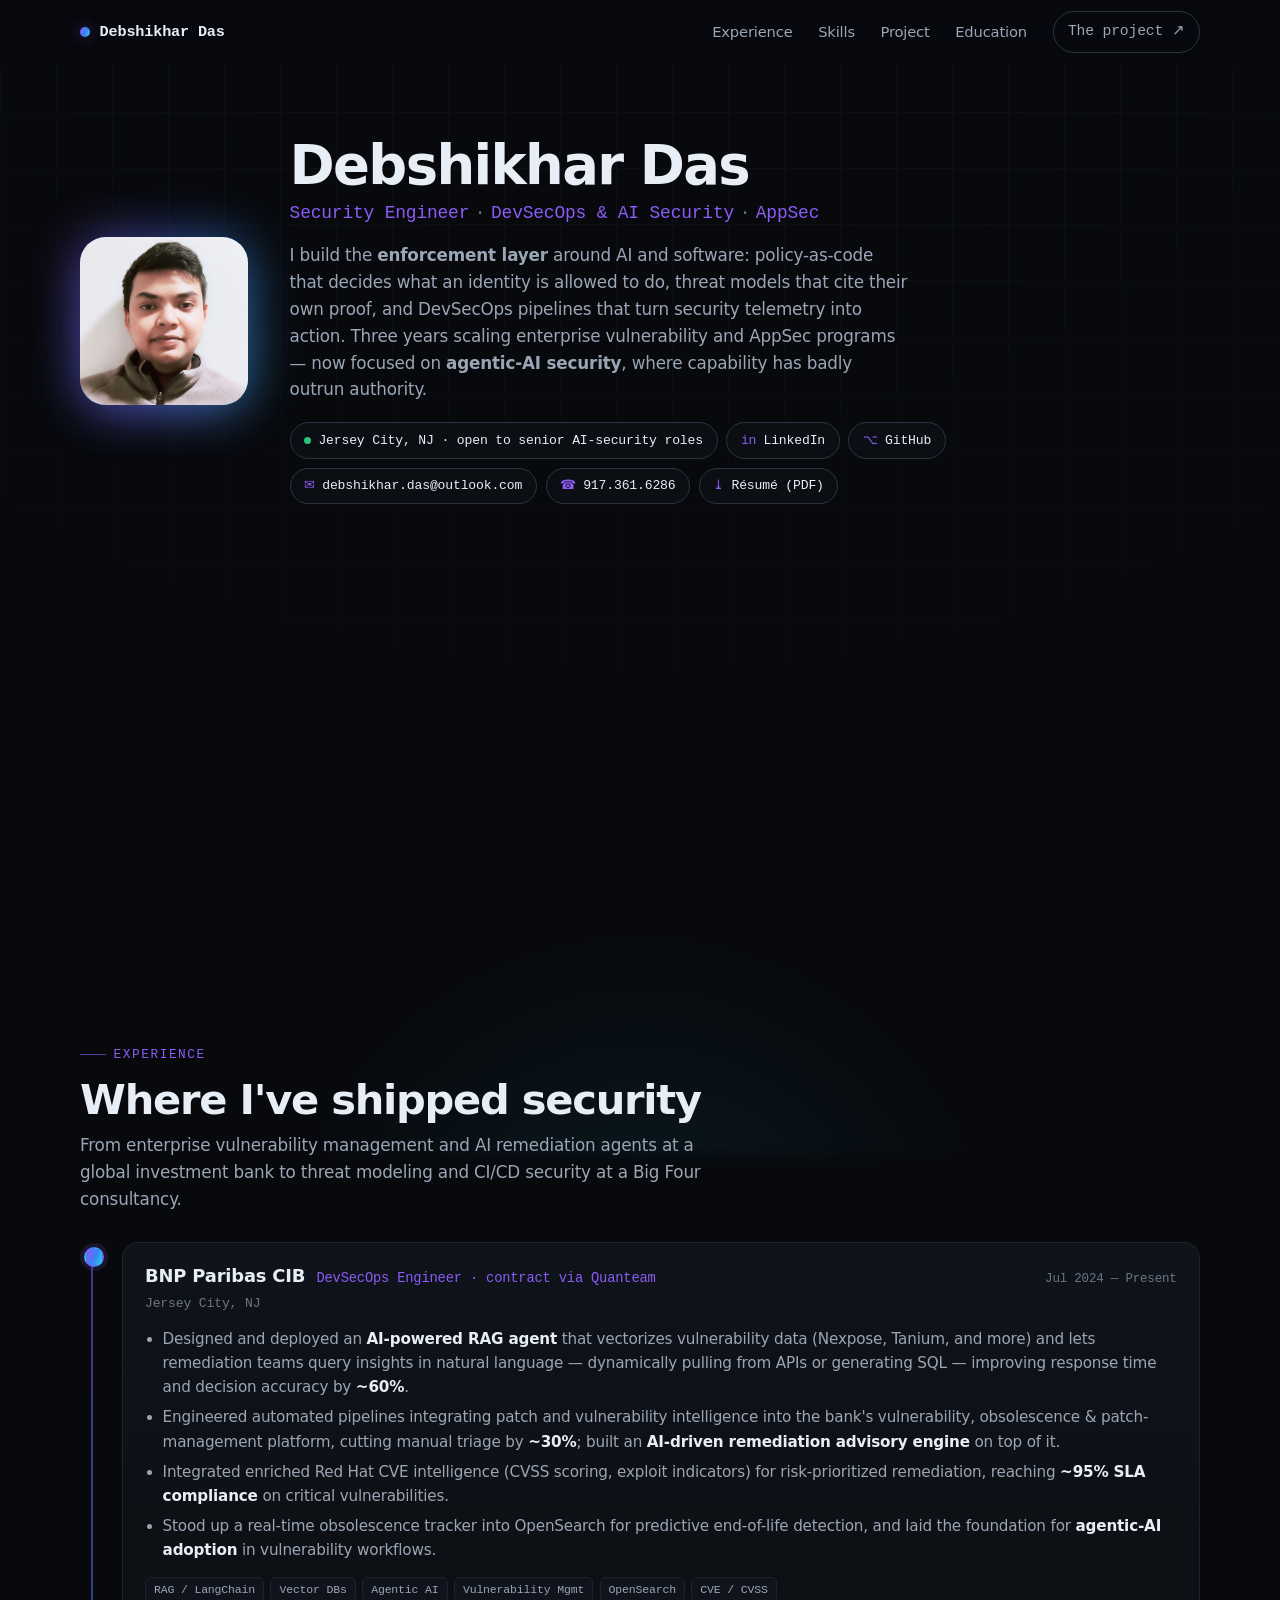
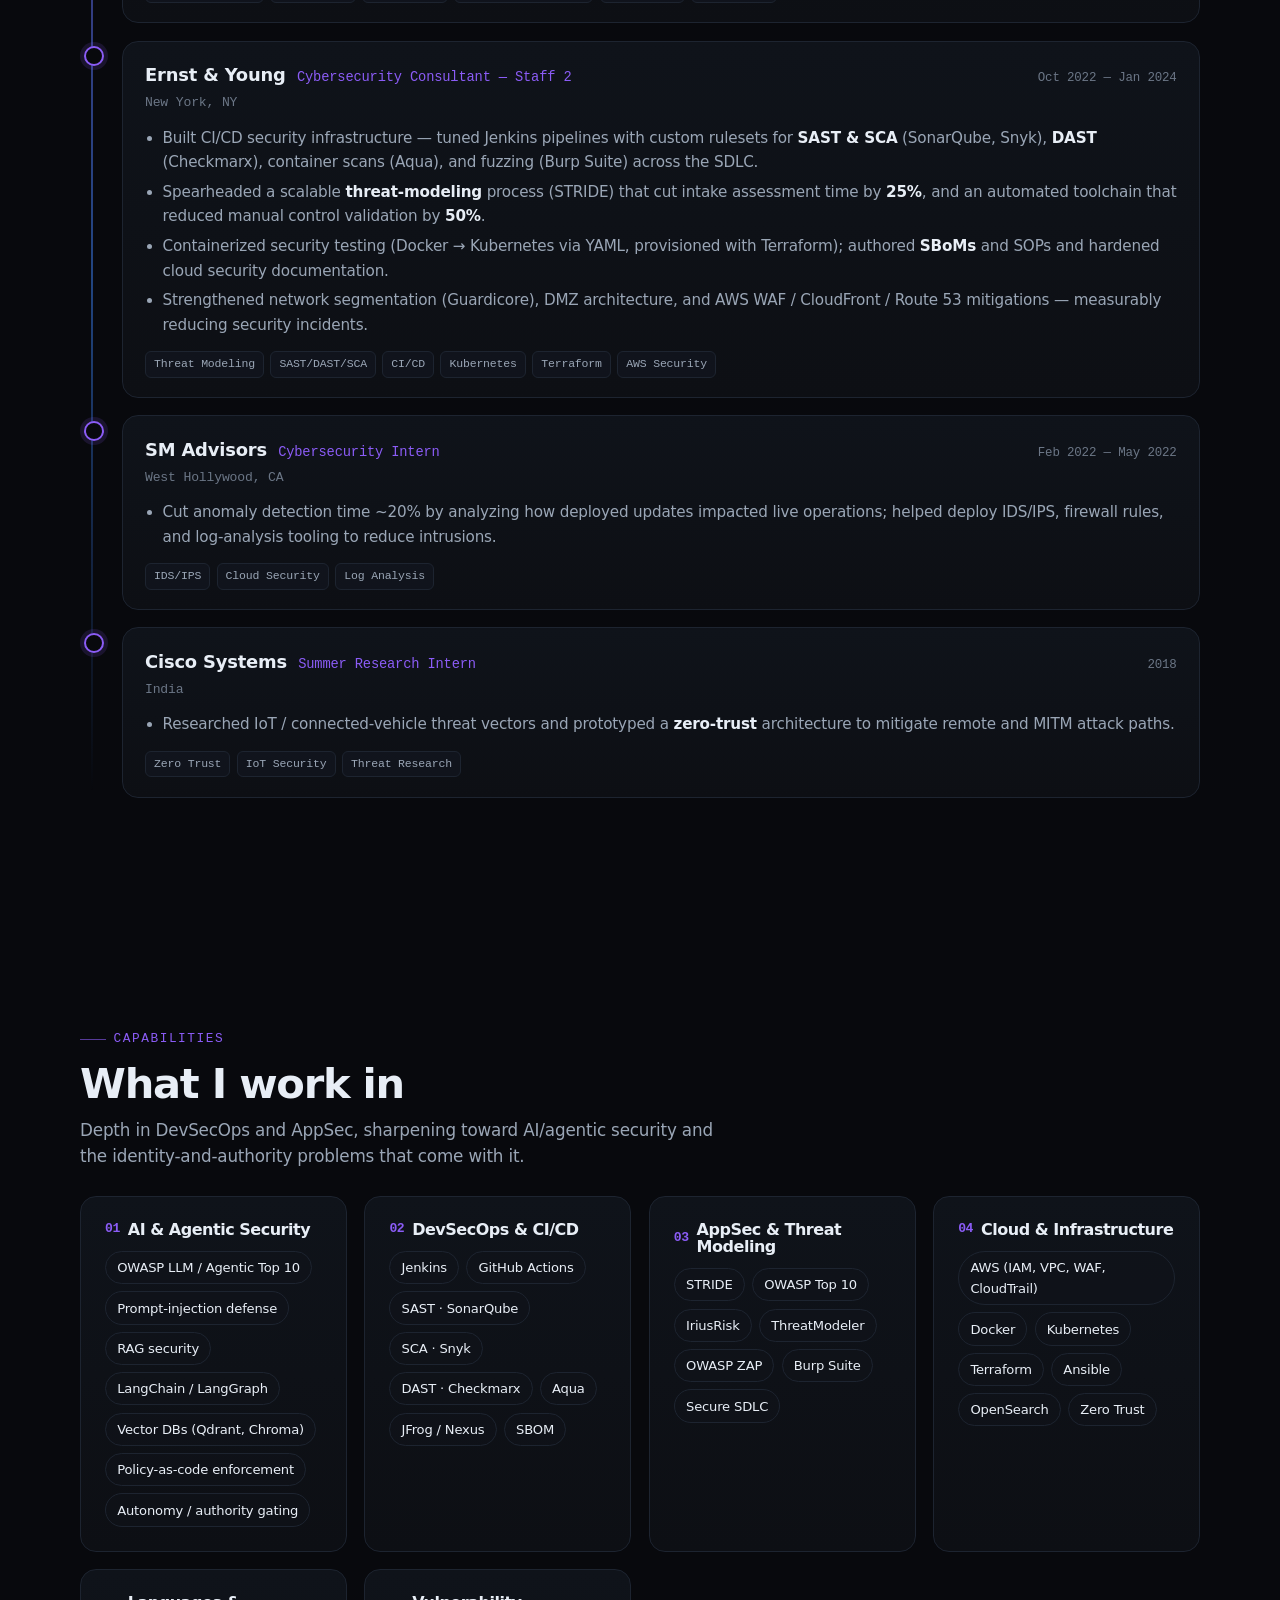
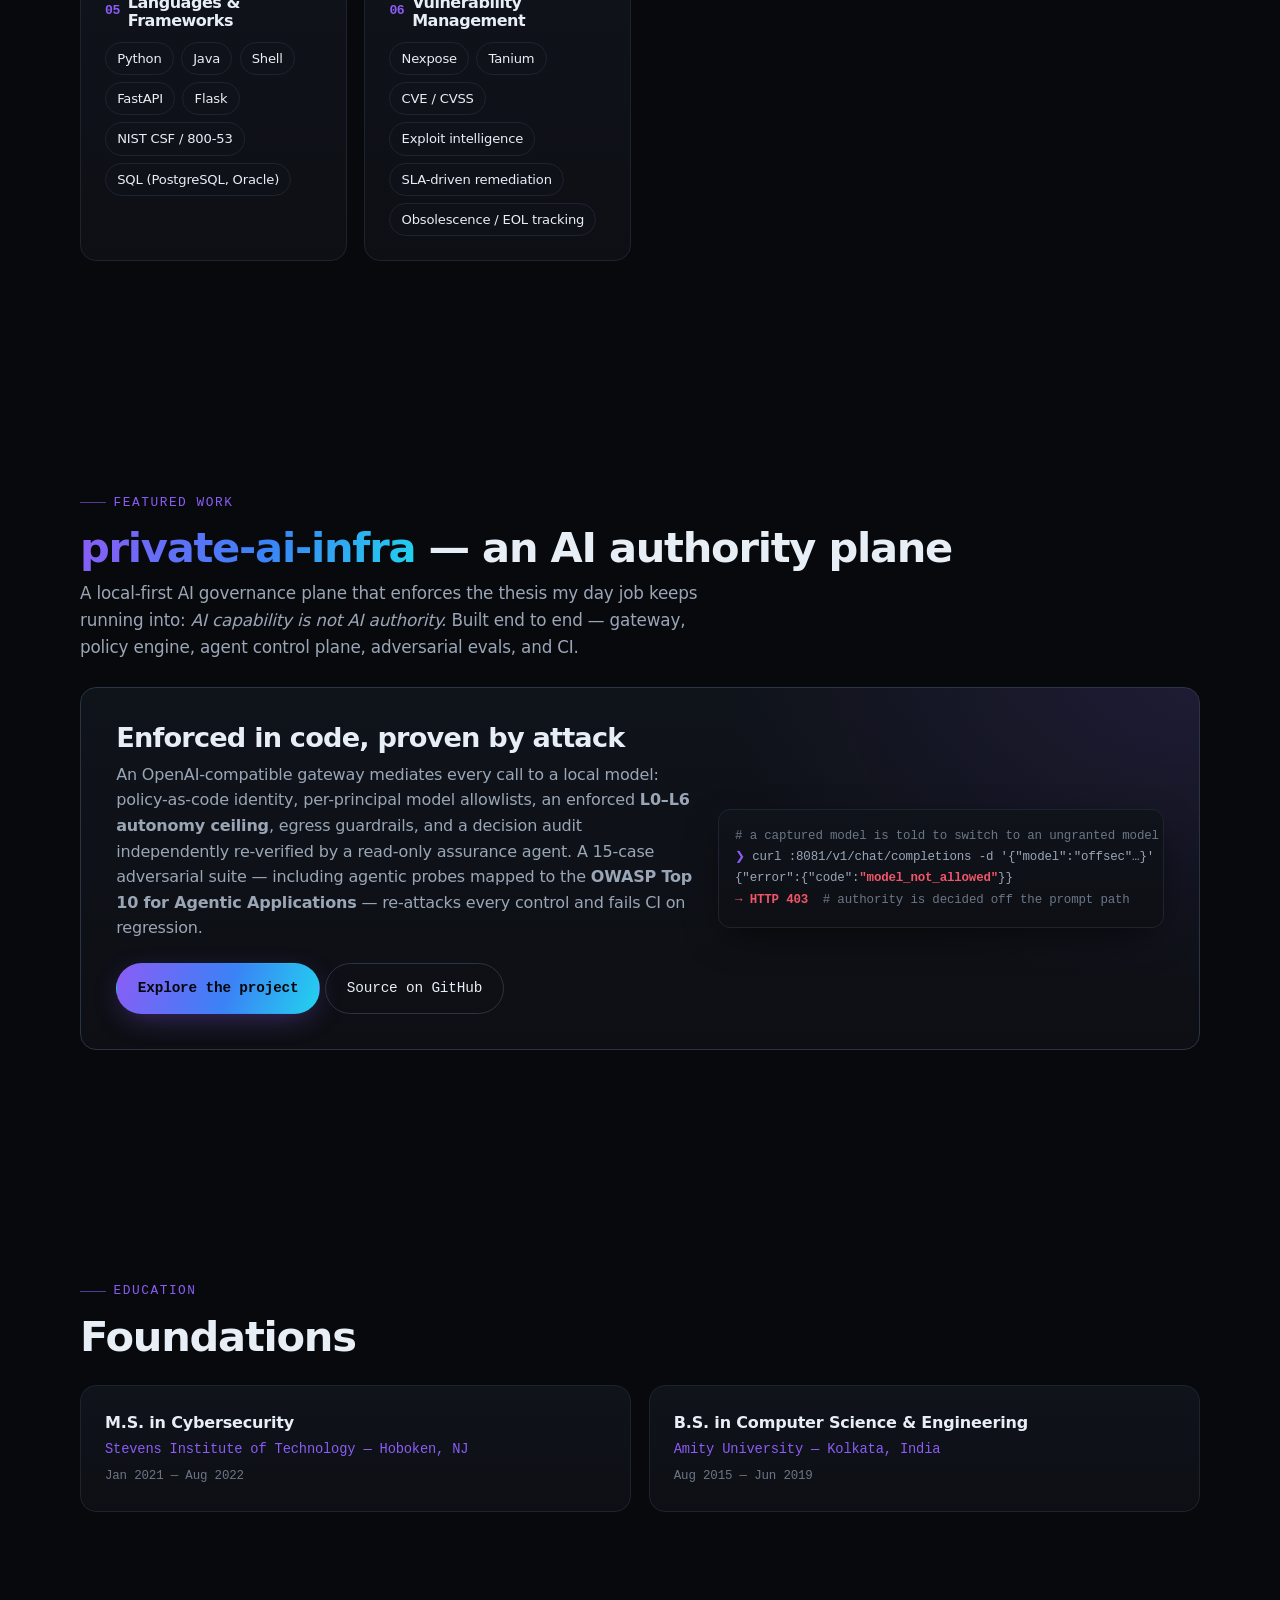
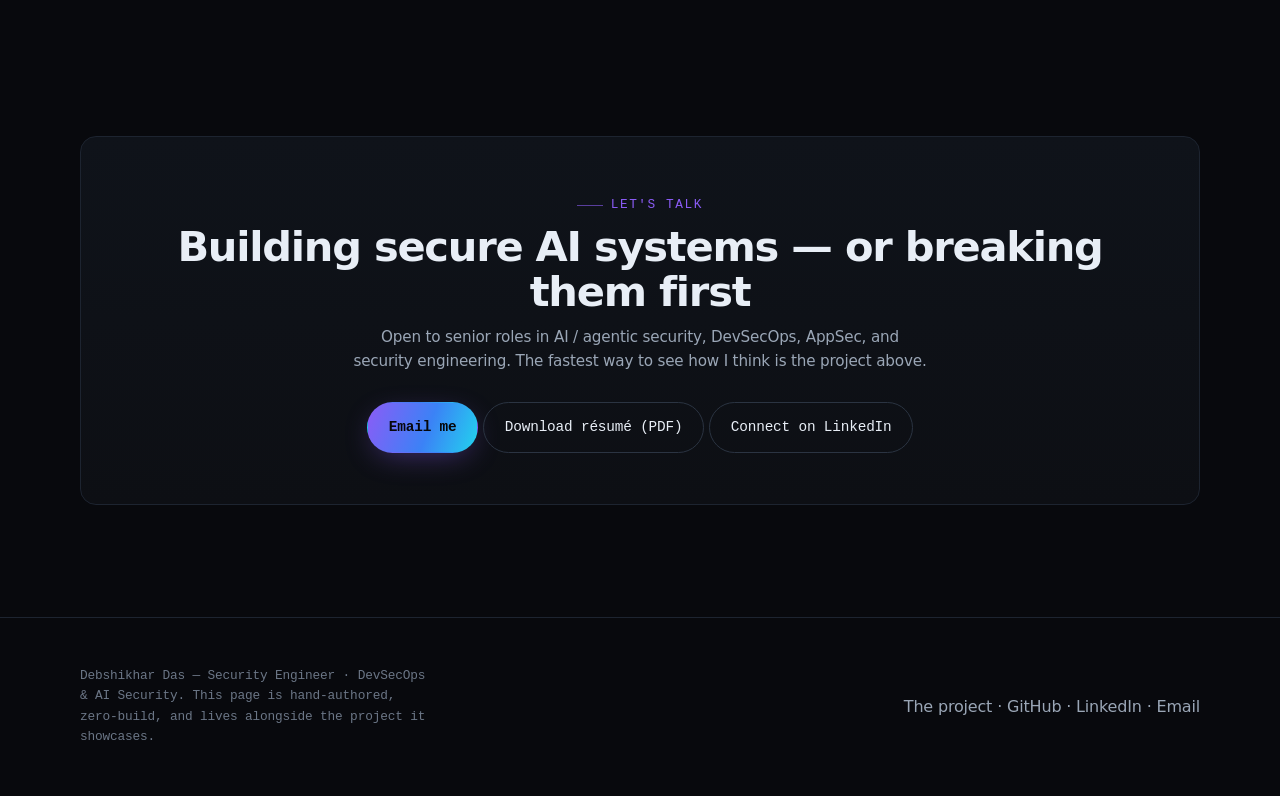
==== commit 32679f3e: "Merge pull request #13 from debsqui88/feat/atlas-photo-resume MITRE ATLAS mapping, profile photo + r" ====
--- a/site/author.html
+++ b/site/author.html
@@ -36,7 +36,7 @@
     <!-- ===================== IDENTITY HERO ===================== -->
     <section class="wrap profile" aria-labelledby="who">
       <div class="avatar">
-        <img class="avatar-photo" src="assets/profile.jpg" alt="Debshikhar Das"
+        <img class="avatar-photo" src="assets/profile.jpeg" alt="Debshikhar Das"
              onerror="this.style.display='none'" />
         <span class="monogram" aria-hidden="true">DD</span>
       </div>
@@ -55,6 +55,8 @@
           <a class="chip" href="https://www.linkedin.com/in/debshikhar"><span class="ic" aria-hidden="true">in</span> LinkedIn</a>
           <a class="chip" href="https://github.com/debsqui88"><span class="ic" aria-hidden="true">⌥</span> GitHub</a>
           <a class="chip" href="mailto:debshikhar.das@outlook.com"><span class="ic" aria-hidden="true">✉</span> debshikhar.das@outlook.com</a>
+          <a class="chip" href="tel:+19173616286"><span class="ic" aria-hidden="true">☎</span> 917.361.6286</a>
+          <a class="chip" href="assets/Debshikhar_Das_resume.pdf" download><span class="ic" aria-hidden="true">⤓</span> Résumé (PDF)</a>
         </div>
       </div>
     </section>
@@ -264,6 +266,7 @@
           and security engineering. The fastest way to see how I think is the project above.</p>
         <div class="cta-row" style="justify-content:center;margin-top:1.8rem">
           <a class="btn btn-primary" href="mailto:debshikhar.das@outlook.com">Email me</a>
+          <a class="btn btn-ghost" href="assets/Debshikhar_Das_resume.pdf" download>Download résumé (PDF)</a>
           <a class="btn btn-ghost" href="https://www.linkedin.com/in/debshikhar">Connect on LinkedIn</a>
         </div>
       </div>
